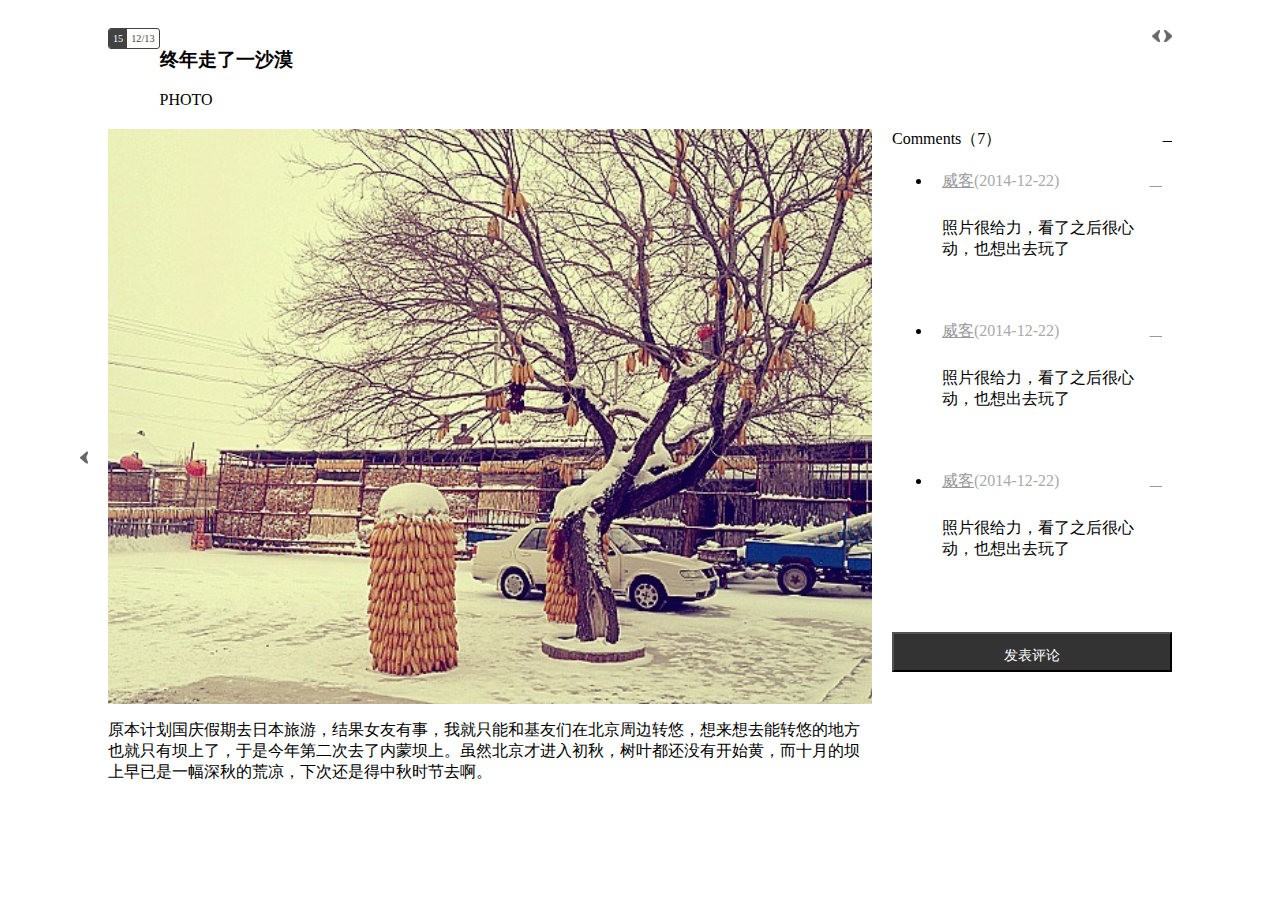
==== html/page.html @ 4b90f63c "page" ====
<!DOCTYPE html PUBLIC "-//W3C//DTD XHTML 1.0 Transitional//EN" "http://www.w3.org/TR/xhtml1/DTD/xhtml1-transitional.dtd">
<html xmlns="http://www.w3.org/1999/xhtml">
<head>
	<meta name="viewport" content="width=device-width, initial-scale=1" />
	<link rel="stylesheet" href="../iconfont/iconfont.css">
	<style type="text/css">
		.pointer{cursor:pointer;}
		.back{position:fixed;height:100vh;width:100px;}
		.back .wrap{position:absolute;top:50%;transform:translate(0,-50%);width:100%;text-align:center;}
		.back .wrap .btn{display:inline-block;height:12px;width:8px;right:20px;position:absolute;transition-duration:0.5s;background:url(../images/arrow_left.png) center center no-repeat;}
		.back .wrap .btn-txt{opacity:0;transition: opacity 0.9s;line-height:13px;vertical-align:middle;font-size:0.85em;}
		.back:hover .btn-txt{opacity:1;}
		.back:hover .btn{right:70px;}

		.main{padding:0 100px;}
		.main .top{overflow:hidden;padding:20px 0;}
		.main .top .time{float:left;display:inline-block;font-size:0.8em;border-radius:3px;border:1px solid #424242;overflow:hidden;}
		.main .top .time .date{float:right;color:#424242;font-size:0.8em;padding:4px 4px;}
		.main .top .time .year{background-color:#424242;padding:4px 4px;float:left;color:#fff;font-size:0.8em;}
		.main .top .artical-info{float:left;}
		.main .top .right-social{float:right;}
		.main .top .right-social .share{}
		.main .top .right-social .prev,.main .top .right-social .next{display:inline-block;height:12px;width:8px;}
		.main .top .right-social .prev{background:url(../images/arrow_left.png) center center no-repeat;}
		.main .top .right-social .next{background:url(../images/arrow_next.png) center center no-repeat;}

		.pg-artical{overflow:hidden;}
		.pg-artical .artical-img img{width:100%;}
		.artical{margin-right:300px;}

		.comments-wrapper{position: relative;padding-bottom: 50px;}
		.article-comments{float:right;overflow:hidden;width: 280px;}
		.article-comments .close{float:right;font-size:0.75em;background-color:#fff;text-align:center;color:#000;}
		.comments-wrapper .comments-list{overflow-y: auto;overflow-x: hidden;}
		.comments-wrapper .comments-list li{margin-bottom: 10px;}
		.comments-wrapper .comments-list .comment-author{padding: 5px 10px 0 10px;color: #AAA;background: white;}
		.comments-wrapper .comments-list .comment-author a{color:#999;}
		.comments-wrapper .comments-list .reply{float: right;}
		.comments-wrapper .comments-list .comment-c {padding:10px; background:white;}
		.comments-wrapper .comments-list .comment-c a {color:#999;}
		.comments-wrapper .comments-list .comment-c a:hover {color:#ccc;}
		.comments-wrapper .comment-reply {padding:10px; background:white;}
		.comments-wrapper .comment-child {border-top:1px solid #EEE;}
		.comments-wrapper .comment-post {position:absolute; left:0; bottom:10px;width:100%;background-color:#F2F2F2;}
		.comments-wrapper .comment-post-wrapper {display:none;}
		.comments-wrapper .comment-post h3 {padding:10px; font-size:14px;}
		.comments-wrapper .comment-post .close-comment {float:right; color:#999; font-size:16px; font-weight:bold;}
		.comments-wrapper .comment-post .close-comment:hover {color:black;}
		.comments-wrapper .comment-post .comment-input {padding:0 10px; margin-bottom:10px; overflow:hidden;}
		.comments-wrapper .comment-post .comment-input input {padding:6px; width:248px;}
		.comments-wrapper .comment-post .comment-input textarea {padding:6px; width:248px; height:60px; max-width:248px; max-height:60px;}
		.comments-wrapper .comment-post .comment-submit {height:40px; overflow:hidden;}
		.comments-wrapper .comment-post .comment-submit input {width:100%; height:40px; line-height:40px; text-align:center; color:white; background:#333; font-size:14px; cursor:pointer;}
		.comments-wrapper .comment-post .comment-submit input:hover {background:#444;}
		.comments-wrapper .comment-post .comment-submit input:active {background:#222;}
		.comments-wrapper .comment-post .comment-author {padding:5px 10px 0 10px; color:#AAA; background:white;}
		.comments-wrapper .comment-post .comment-author span {color:black;}
		.comments-wrapper .comment-post .comment-author a {color:#999;}
		.comments-wrapper .comment-post .comment-author a:hover {color:#333;}	


		@media only screen and (-webkit-min-device-pixel-ratio: 2),
		only screen and (min--moz-device-pixel-ratio: 2),
		only screen and (-o-min-device-pixel-ratio: 2/1),
		only screen and (min-device-pixel-ratio: 2) {
			.main .top .right-social .prev{background:url(../images/arrow_left@2x.png);background-size:100%;}
			.main .top .right-social .next{background:url(../images/arrow_next@2x.png);background-size:100%;}
		}
	</style>
</head>
<body>
		<div class="back pointer"><div class="wrap"><span class="btn"></span><span class="btn-txt">BACK</span></div></div>
	<div class="main">
		<div class="top">
			<div class="right-social">
				<i class="share iconfont pointer">&#xe601;</i>
				<i class="prev pointer"></i>
				<i class="next pointer"></i>
			</div>
			<div class="time">
				<div class="year">15</div>
				<div class="date">12/13</div>
			</div>
			<div class="artical-info">
				<h3 class="title">终年走了一沙漠</h3>
				<div class="classify">PHOTO</div>
			</div>
		</div>
		<div class="pg-artical">
			<div class="article-comments">
	                <div class="comments-title"><a href="javascript:void(0);" class="close iconfont pointer">&#xe605</a><span>Comments（7）</span></div>
	                <div class="comments-wrapper">
	                	<ul class="comments-list">
	                		<li id="comment_5799" data-user="威客">
	                			<div class="comment-author">
	                				<a href="javascript:void(0);" class="reply iconfont">&#xe602;</a>
	                				<a href="http://www.renwuyi.com" target="_blank" rel="nofollow">威客</a>(2014-12-22)
	                			</div>
	                			<div class="comment-c"><p>照片很给力，看了之后很心动，也想出去玩了</p></div>
								<div class="comment-reply"></div>
							</li>
	                		<li id="comment_5799" data-user="威客">
	                			<div class="comment-author">
	                				<a href="javascript:void(0);" class="reply iconfont">&#xe602;</a>
	                				<a href="http://www.renwuyi.com" target="_blank" rel="nofollow">威客</a>(2014-12-22)
	                			</div>
	                			<div class="comment-c"><p>照片很给力，看了之后很心动，也想出去玩了</p></div>
								<div class="comment-reply"></div>
							</li>
	                		<li id="comment_5799" data-user="威客">
	                			<div class="comment-author">
	                				<a href="javascript:void(0);" class="reply iconfont">&#xe602;</a>
	                				<a href="http://www.renwuyi.com" target="_blank" rel="nofollow">威客</a>(2014-12-22)
	                			</div>
	                			<div class="comment-c"><p>照片很给力，看了之后很心动，也想出去玩了</p></div>
								<div class="comment-reply"></div>
							</li>												
	                	</ul>
	                	<div class="comment-post">
	                        <div class="comment-post-wrapper">
	                            <h3><a href="javascript:;" class="close-comment iconfont" title="关闭">&#xe605</a>发表评论</h3>
	                            <div class="comment-user">
	                                <span class="comment-user-info"></span>
	                                <div class="comment-input">
	                                    <input type="text" id="com_name" placeholder="怎么称呼？">
	                                </div>
	                                <div class="comment-input">
	                                    <input type="url" id="com_email" placeholder="Email不会被公开，放心吧！">
	                                </div>
	                                <div class="comment-input">
	                                    <input type="url" id="com_url" placeholder="有网站么？当然，你也可以不填">
	                                </div>
	                            </div>
	                            <div class="comment-input">
	                                <textarea id="com_content" placeholder="说点儿什么吧？"></textarea>
	                            </div>
	                            <input type="hidden" id="parent_id" value="">
	                        </div>
	                        <div class="comment-submit">
	                            <input type="submit" class="post-comment" value="发表评论">
	                        </div>
                    	</div>
	                </div>
	        </div>
	        <div class="artical">
	        	<div class="artical-img"><img class="main-img" src="lala.jpg"></div>
				<p class="enter pointer">原本计划国庆假期去日本旅游，结果女友有事，我就只能和基友们在北京周边转悠，想来想去能转悠的地方也就只有坝上了，于是今年第二次去了内蒙坝上。虽然北京才进入初秋，树叶都还没有开始黄，而十月的坝上早已是一幅深秋的荒凉，下次还是得中秋时节去啊。</p>
	        </div>
		</div>
	</div>
</body>
</html>
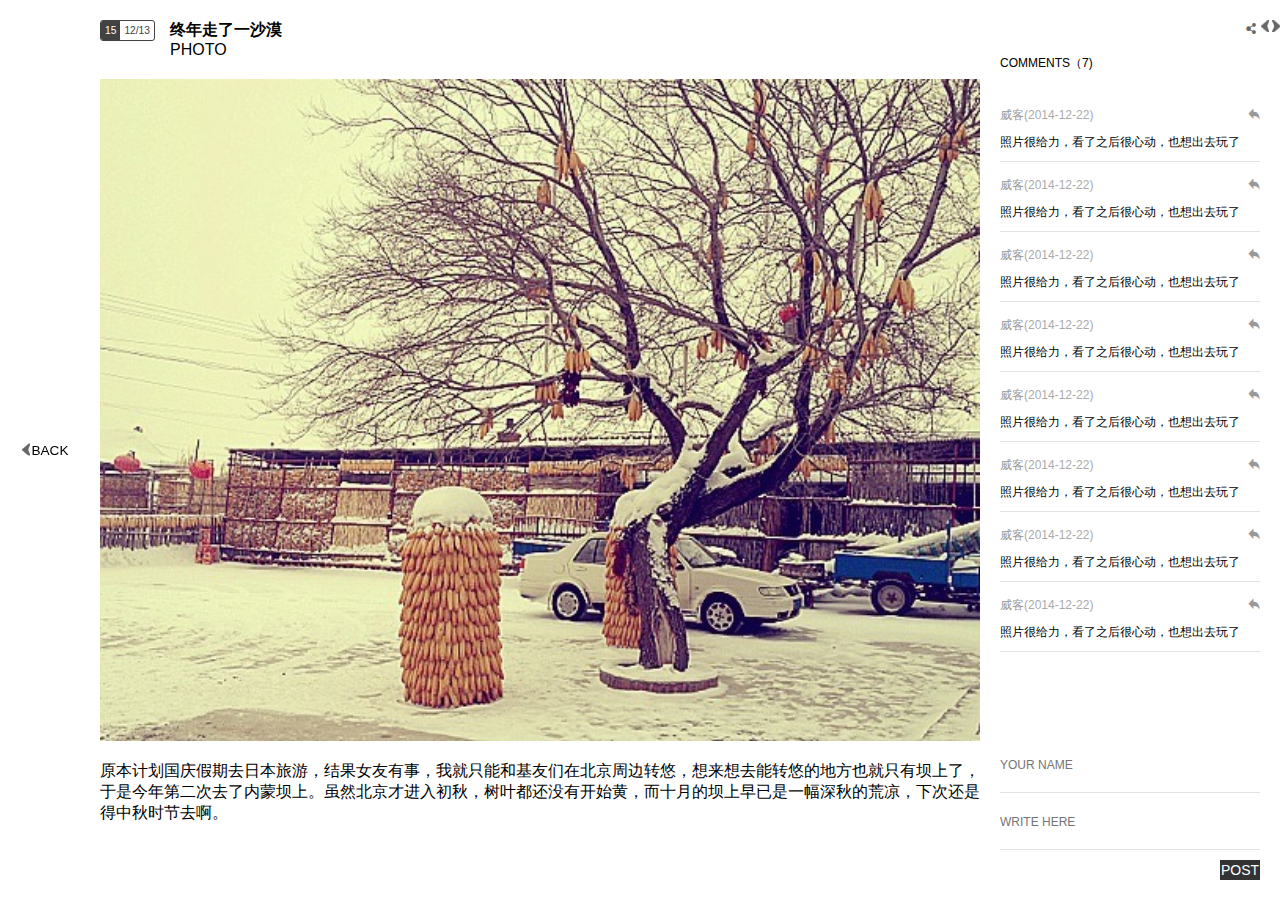
==== commit a656c13c: "page style" ====
--- a/html/page.html
+++ b/html/page.html
@@ -4,149 +4,178 @@
 	<meta name="viewport" content="width=device-width, initial-scale=1" />
 	<link rel="stylesheet" href="../iconfont/iconfont.css">
 	<style type="text/css">
+		input, textarea {border: none;resize : none;outline:none;}
 		.pointer{cursor:pointer;}
-		.back{position:fixed;height:100vh;width:100px;}
+		.back{position:fixed;height:100%;width:100px;}
 		.back .wrap{position:absolute;top:50%;transform:translate(0,-50%);width:100%;text-align:center;}
 		.back .wrap .btn{display:inline-block;height:12px;width:8px;right:20px;position:absolute;transition-duration:0.5s;background:url(../images/arrow_left.png) center center no-repeat;}
 		.back .wrap .btn-txt{opacity:0;transition: opacity 0.9s;line-height:13px;vertical-align:middle;font-size:0.85em;}
 		.back:hover .btn-txt{opacity:1;}
 		.back:hover .btn{right:70px;}
 
-		.main{padding:0 100px;}
+		.main{margin-left:100px;overflow-x:hidden;height:100%;}
 		.main .top{overflow:hidden;padding:20px 0;}
 		.main .top .time{float:left;display:inline-block;font-size:0.8em;border-radius:3px;border:1px solid #424242;overflow:hidden;}
 		.main .top .time .date{float:right;color:#424242;font-size:0.8em;padding:4px 4px;}
 		.main .top .time .year{background-color:#424242;padding:4px 4px;float:left;color:#fff;font-size:0.8em;}
-		.main .top .artical-info{float:left;}
+		.main .top .artical-info{float:left;padding-left:15px;}
 		.main .top .right-social{float:right;}
-		.main .top .right-social .share{}
+		.main .top .right-social .share{color:#666;}
 		.main .top .right-social .prev,.main .top .right-social .next{display:inline-block;height:12px;width:8px;}
 		.main .top .right-social .prev{background:url(../images/arrow_left.png) center center no-repeat;}
 		.main .top .right-social .next{background:url(../images/arrow_next.png) center center no-repeat;}
 
-		.pg-artical{overflow:hidden;}
-		.pg-artical .artical-img img{width:100%;}
 		.artical{margin-right:300px;}
+		.artical::-webkit-scrollbar {
+	        width:0;
+	        height:0;
+	    }
+	    .artical::-webkit-scrollbar-button    {
+	        background-color:#fff;
+	    }
 
-		.comments-wrapper{position: relative;padding-bottom: 50px;}
-		.article-comments{float:right;overflow:hidden;width: 280px;}
-		.article-comments .close{float:right;font-size:0.75em;background-color:#fff;text-align:center;color:#000;}
+		.artical .artical-img{margin-bottom:20px;}
+		.artical .artical-img img{width:100%;}
+		.artical-content{height:100%;}
+
+		.comments{position:fixed;overflow:hidden;right:0;width:300px;font-size:0.75em;height:100%;background-color:#fff;}
+		.comments .comments-title{margin-bottom: 20px;text-transform: uppercase;padding:0 20px;}
+
+		.comments-wrapper{padding:0 20px;position: relative;padding-bottom: 50px;}
 		.comments-wrapper .comments-list{overflow-y: auto;overflow-x: hidden;}
-		.comments-wrapper .comments-list li{margin-bottom: 10px;}
-		.comments-wrapper .comments-list .comment-author{padding: 5px 10px 0 10px;color: #AAA;background: white;}
+		.comments-wrapper .comments-list li{border-bottom:1px solid #e3e3e3;margin-top:10px;}
+		.comments-wrapper .comments-list .comment-author{padding-top: 5px;color: #AAA;background: white;}
 		.comments-wrapper .comments-list .comment-author a{color:#999;}
 		.comments-wrapper .comments-list .reply{float: right;}
-		.comments-wrapper .comments-list .comment-c {padding:10px; background:white;}
+		.comments-wrapper .comments-list .comment-c {padding:10px 0;}
 		.comments-wrapper .comments-list .comment-c a {color:#999;}
 		.comments-wrapper .comments-list .comment-c a:hover {color:#ccc;}
-		.comments-wrapper .comment-reply {padding:10px; background:white;}
-		.comments-wrapper .comment-child {border-top:1px solid #EEE;}
-		.comments-wrapper .comment-post {position:absolute; left:0; bottom:10px;width:100%;background-color:#F2F2F2;}
-		.comments-wrapper .comment-post-wrapper {display:none;}
-		.comments-wrapper .comment-post h3 {padding:10px; font-size:14px;}
-		.comments-wrapper .comment-post .close-comment {float:right; color:#999; font-size:16px; font-weight:bold;}
-		.comments-wrapper .comment-post .close-comment:hover {color:black;}
-		.comments-wrapper .comment-post .comment-input {padding:0 10px; margin-bottom:10px; overflow:hidden;}
-		.comments-wrapper .comment-post .comment-input input {padding:6px; width:248px;}
-		.comments-wrapper .comment-post .comment-input textarea {padding:6px; width:248px; height:60px; max-width:248px; max-height:60px;}
-		.comments-wrapper .comment-post .comment-submit {height:40px; overflow:hidden;}
-		.comments-wrapper .comment-post .comment-submit input {width:100%; height:40px; line-height:40px; text-align:center; color:white; background:#333; font-size:14px; cursor:pointer;}
-		.comments-wrapper .comment-post .comment-submit input:hover {background:#444;}
-		.comments-wrapper .comment-post .comment-submit input:active {background:#222;}
-		.comments-wrapper .comment-post .comment-author {padding:5px 10px 0 10px; color:#AAA; background:white;}
-		.comments-wrapper .comment-post .comment-author span {color:black;}
-		.comments-wrapper .comment-post .comment-author a {color:#999;}
-		.comments-wrapper .comment-post .comment-author a:hover {color:#333;}	
-
-
+		.comments .comment-reply {}
+		.comments .comment-post {position:absolute; right:0; bottom:0;width:100%;background-color:#fff;}
+		.comments .comment-post-wrapper {padding:0 20px;}
+		.comments .comment-post textarea {width:100%;border-bottom:1px solid #e3e3e3;margin-top:20px;}
+		.comments .comment-post .comment-submit {height:40px; overflow:hidden;float:right;margin-top:10px;}
+		.comments .comment-post .comment-submit input {width:40px; height:20px; line-height:20px; text-align:center; color:white; background:#333; font-size:14px; cursor:pointer;}
+		.comments .comment-post .comment-submit input:hover {background:#444;}
+		.comments .comment-post .comment-submit input:active {background:#222;}
 		@media only screen and (-webkit-min-device-pixel-ratio: 2),
 		only screen and (min--moz-device-pixel-ratio: 2),
 		only screen and (-o-min-device-pixel-ratio: 2/1),
 		only screen and (min-device-pixel-ratio: 2) {
 			.main .top .right-social .prev{background:url(../images/arrow_left@2x.png);background-size:100%;}
 			.main .top .right-social .next{background:url(../images/arrow_next@2x.png);background-size:100%;}
+			.back .wrap .btn{background:url(../images/arrow_left@2x.png);background-size:100%;}
 		}
 	</style>
 </head>
 <body>
-		<div class="back pointer"><div class="wrap"><span class="btn"></span><span class="btn-txt">BACK</span></div></div>
+	<div class="back pointer"><div class="wrap"><span class="btn"></span><span class="btn-txt">BACK</span></div></div>
 	<div class="main">
-		<div class="top">
-			<div class="right-social">
-				<i class="share iconfont pointer">&#xe601;</i>
-				<i class="prev pointer"></i>
-				<i class="next pointer"></i>
+			<div class="comments">
+				<div class="top">
+					<div class="right-social">
+						<i class="share iconfont pointer">&#xe601;</i>
+						<i class="prev pointer"></i>
+						<i class="next pointer"></i>
+					</div>
+				</div>
+				<div class="comments-title">Comments（7)</div>
+				<div class="comments-wrapper">
+					<ul class="comments-list">
+						<li id="comment_5799" data-user="威客">
+							<div class="comment-author">
+								<a href="javascript:void(0);" class="reply iconfont">&#xe602;</a>
+								<a href="http://www.renwuyi.com" target="_blank" rel="nofollow">威客</a>(2014-12-22)
+							</div>
+							<div class="comment-c"><p>照片很给力，看了之后很心动，也想出去玩了</p></div>
+							<div class="comment-reply"></div>
+						</li>
+						<li id="comment_5799" data-user="威客">
+							<div class="comment-author">
+								<a href="javascript:void(0);" class="reply iconfont">&#xe602;</a>
+								<a href="http://www.renwuyi.com" target="_blank" rel="nofollow">威客</a>(2014-12-22)
+							</div>
+							<div class="comment-c"><p>照片很给力，看了之后很心动，也想出去玩了</p></div>
+							<div class="comment-reply"></div>
+						</li>
+						<li id="comment_5799" data-user="威客">
+						<div class="comment-author">
+							<a href="javascript:void(0);" class="reply iconfont">&#xe602;</a>
+							<a href="http://www.renwuyi.com" target="_blank" rel="nofollow">威客</a>(2014-12-22)
+						</div>
+						<div class="comment-c"><p>照片很给力，看了之后很心动，也想出去玩了</p></div>
+						<div class="comment-reply"></div>
+					</li>
+						<li id="comment_5799" data-user="威客">
+							<div class="comment-author">
+								<a href="javascript:void(0);" class="reply iconfont">&#xe602;</a>
+								<a href="http://www.renwuyi.com" target="_blank" rel="nofollow">威客</a>(2014-12-22)
+							</div>
+							<div class="comment-c"><p>照片很给力，看了之后很心动，也想出去玩了</p></div>
+							<div class="comment-reply"></div>
+						</li>
+						<li id="comment_5799" data-user="威客">
+							<div class="comment-author">
+								<a href="javascript:void(0);" class="reply iconfont">&#xe602;</a>
+								<a href="http://www.renwuyi.com" target="_blank" rel="nofollow">威客</a>(2014-12-22)
+							</div>
+							<div class="comment-c"><p>照片很给力，看了之后很心动，也想出去玩了</p></div>
+							<div class="comment-reply"></div>
+						</li>
+						<li id="comment_5799" data-user="威客">
+							<div class="comment-author">
+								<a href="javascript:void(0);" class="reply iconfont">&#xe602;</a>
+								<a href="http://www.renwuyi.com" target="_blank" rel="nofollow">威客</a>(2014-12-22)
+							</div>
+							<div class="comment-c"><p>照片很给力，看了之后很心动，也想出去玩了</p></div>
+							<div class="comment-reply"></div>
+						</li>
+						<li id="comment_5799" data-user="威客">
+							<div class="comment-author">
+								<a href="javascript:void(0);" class="reply iconfont">&#xe602;</a>
+								<a href="http://www.renwuyi.com" target="_blank" rel="nofollow">威客</a>(2014-12-22)
+							</div>
+							<div class="comment-c"><p>照片很给力，看了之后很心动，也想出去玩了</p></div>
+							<div class="comment-reply"></div>
+						</li>
+						<li id="comment_5799" data-user="威客">
+							<div class="comment-author">
+								<a href="javascript:void(0);" class="reply iconfont">&#xe602;</a>
+								<a href="http://www.renwuyi.com" target="_blank" rel="nofollow">威客</a>(2014-12-22)
+							</div>
+							<div class="comment-c"><p>照片很给力，看了之后很心动，也想出去玩了</p></div>
+							<div class="comment-reply"></div>
+						</li>
+					</ul>
+				</div>
+				<div class="comment-post">
+					<div class="comment-post-wrapper">
+						<form>
+							<div><textarea placeholder="YOUR NAME"></textarea></div>
+							<div><textarea placeholder="WRITE HERE"></textarea></div>
+							<div class="comment-submit">
+								<input type="submit" class="post-comment" value="POST">
+							</div>
+					</form>
+					</div>
+				</div>
 			</div>
-			<div class="time">
-				<div class="year">15</div>
-				<div class="date">12/13</div>
+			<div class="artical">
+				<div class="top">
+					<div class="time">
+						<div class="year">15</div>
+						<div class="date">12/13</div>
+					</div>
+					<div class="artical-info">
+						<h3 class="title">终年走了一沙漠</h3>
+						<div class="classify">PHOTO</div>
+					</div>
+				</div>
+				<div class="artical-content">
+					<div class="artical-img"><img class="main-img" src="lala.jpg"></div>
+					<p class="enter pointer">原本计划国庆假期去日本旅游，结果女友有事，我就只能和基友们在北京周边转悠，想来想去能转悠的地方也就只有坝上了，于是今年第二次去了内蒙坝上。虽然北京才进入初秋，树叶都还没有开始黄，而十月的坝上早已是一幅深秋的荒凉，下次还是得中秋时节去啊。</p>
+				</div>
 			</div>
-			<div class="artical-info">
-				<h3 class="title">终年走了一沙漠</h3>
-				<div class="classify">PHOTO</div>
-			</div>
-		</div>
-		<div class="pg-artical">
-			<div class="article-comments">
-	                <div class="comments-title"><a href="javascript:void(0);" class="close iconfont pointer">&#xe605</a><span>Comments（7）</span></div>
-	                <div class="comments-wrapper">
-	                	<ul class="comments-list">
-	                		<li id="comment_5799" data-user="威客">
-	                			<div class="comment-author">
-	                				<a href="javascript:void(0);" class="reply iconfont">&#xe602;</a>
-	                				<a href="http://www.renwuyi.com" target="_blank" rel="nofollow">威客</a>(2014-12-22)
-	                			</div>
-	                			<div class="comment-c"><p>照片很给力，看了之后很心动，也想出去玩了</p></div>
-								<div class="comment-reply"></div>
-							</li>
-	                		<li id="comment_5799" data-user="威客">
-	                			<div class="comment-author">
-	                				<a href="javascript:void(0);" class="reply iconfont">&#xe602;</a>
-	                				<a href="http://www.renwuyi.com" target="_blank" rel="nofollow">威客</a>(2014-12-22)
-	                			</div>
-	                			<div class="comment-c"><p>照片很给力，看了之后很心动，也想出去玩了</p></div>
-								<div class="comment-reply"></div>
-							</li>
-	                		<li id="comment_5799" data-user="威客">
-	                			<div class="comment-author">
-	                				<a href="javascript:void(0);" class="reply iconfont">&#xe602;</a>
-	                				<a href="http://www.renwuyi.com" target="_blank" rel="nofollow">威客</a>(2014-12-22)
-	                			</div>
-	                			<div class="comment-c"><p>照片很给力，看了之后很心动，也想出去玩了</p></div>
-								<div class="comment-reply"></div>
-							</li>												
-	                	</ul>
-	                	<div class="comment-post">
-	                        <div class="comment-post-wrapper">
-	                            <h3><a href="javascript:;" class="close-comment iconfont" title="关闭">&#xe605</a>发表评论</h3>
-	                            <div class="comment-user">
-	                                <span class="comment-user-info"></span>
-	                                <div class="comment-input">
-	                                    <input type="text" id="com_name" placeholder="怎么称呼？">
-	                                </div>
-	                                <div class="comment-input">
-	                                    <input type="url" id="com_email" placeholder="Email不会被公开，放心吧！">
-	                                </div>
-	                                <div class="comment-input">
-	                                    <input type="url" id="com_url" placeholder="有网站么？当然，你也可以不填">
-	                                </div>
-	                            </div>
-	                            <div class="comment-input">
-	                                <textarea id="com_content" placeholder="说点儿什么吧？"></textarea>
-	                            </div>
-	                            <input type="hidden" id="parent_id" value="">
-	                        </div>
-	                        <div class="comment-submit">
-	                            <input type="submit" class="post-comment" value="发表评论">
-	                        </div>
-                    	</div>
-	                </div>
-	        </div>
-	        <div class="artical">
-	        	<div class="artical-img"><img class="main-img" src="lala.jpg"></div>
-				<p class="enter pointer">原本计划国庆假期去日本旅游，结果女友有事，我就只能和基友们在北京周边转悠，想来想去能转悠的地方也就只有坝上了，于是今年第二次去了内蒙坝上。虽然北京才进入初秋，树叶都还没有开始黄，而十月的坝上早已是一幅深秋的荒凉，下次还是得中秋时节去啊。</p>
-	        </div>
-		</div>
 	</div>
 </body>
 </html>--- a/iconfont/iconfont.css
+++ b/iconfont/iconfont.css
@@ -0,0 +1,65 @@
+
+@font-face {font-family: "iconfont";
+  src: url('iconfont.eot'); /* IE9*/
+  src: url('iconfont.eot?#iefix') format('embedded-opentype'), /* IE6-IE8 */
+  url('iconfont.woff') format('woff'), /* chrome, firefox */
+  url('iconfont.ttf') format('truetype'), /* chrome, firefox, opera, Safari, Android, iOS 4.2+*/
+  url('iconfont.svg#iconfont') format('svg'); /* iOS 4.1- */
+}
+
+.iconfont {
+  font-family:"iconfont" !important;
+  font-style:normal;
+  -webkit-font-smoothing: antialiased;
+  -webkit-text-stroke-width: 0.2px;
+  -moz-osx-font-smoothing: grayscale;
+}
+.icon-sousuo:before { content: "\e600"; }
+.icon-fenxiang:before { content: "\e601"; }
+.icon-youjianhuifu:before { content: "\e602"; }
+.icon-menu-2:before { content: "\e603"; }
+.icon-guanbi:before { content: "\e604"; }
+.icon-gaunbi:before { content: "\e605"; }
+
+  p{margin:0 0;}
+  /** 清除内外边距 **/
+  body, h1, h2, h3, h4, h5, h6, hr, p, blockquote, /* structural elements 结构元素 */
+  dl, dt, dd, ul, ol, li, /* list elements 列表元素 */
+  pre, /* text formatting elements 文本格式元素 */
+  form, fieldset, legend, button, input, textarea, /* form elements 表单元素 */
+  th, td /* table elements 表格元素 */ {
+    margin: 0;
+    padding: 0;
+  }
+
+  /** 设置默认字体 **/
+  body,
+  button, input, select, textarea /* for ie */ {
+    font: 12px/1.5 tahoma, arial, \5b8b\4f53, sans-serif;
+  }
+  h1, h2, h3, h4, h5, h6 { font-size: 100%; }
+  address, cite, dfn, em, var { font-style: normal; } /* 将斜体扶正 */
+  code, kbd, pre, samp { font-family: courier new, courier, monospace; } /* 统一等宽字体 */
+  small { font-size: 12px; } /* 小于 12px 的中文很难阅读，让 small 正常化 */
+
+  /** 重置列表元素 **/
+  ul, ol { list-style: none; }
+
+  /** 重置文本格式元素 **/
+  a { text-decoration: none; }
+  a:hover { text-decoration: none; }
+
+
+  /** 重置表单元素 **/
+  legend { color: #000; } /* for ie6 */
+  fieldset, img { border: 0; } /* img 搭车：让链接里的 img 无边框 */
+  button, input, select, textarea { font-size: 100%; } /* 使得表单元素在 ie 下能继承字体大小 */
+  /* 注：optgroup 无法扶正 */
+
+  /** 重置表格元素 **/
+  table { border-collapse: collapse; border-spacing: 0; }
+  /*css3vh属性 视口被均分为100单位的vh。高度占满整个窗口就是height: 100vh*/
+  body {height: 100vh;margin:0 0;font: normal 100% Helvetica, Arial, sans-serif;position:relative;}/*字体大小是页面默认大小的100%，即16像素。*/
+  h1 {font-size: 1.5em;}/*然后，h1的大小是默认大小的1.5倍，即24像素（24/16=1.5）*/
+  small {font-size: 0.875em;}/*small元素的大小是默认大小的0.875倍，即14像素（14/16=0.875）。*/
+  img { max-width: 100%;}/*图片的自适应（fluid image）*/
